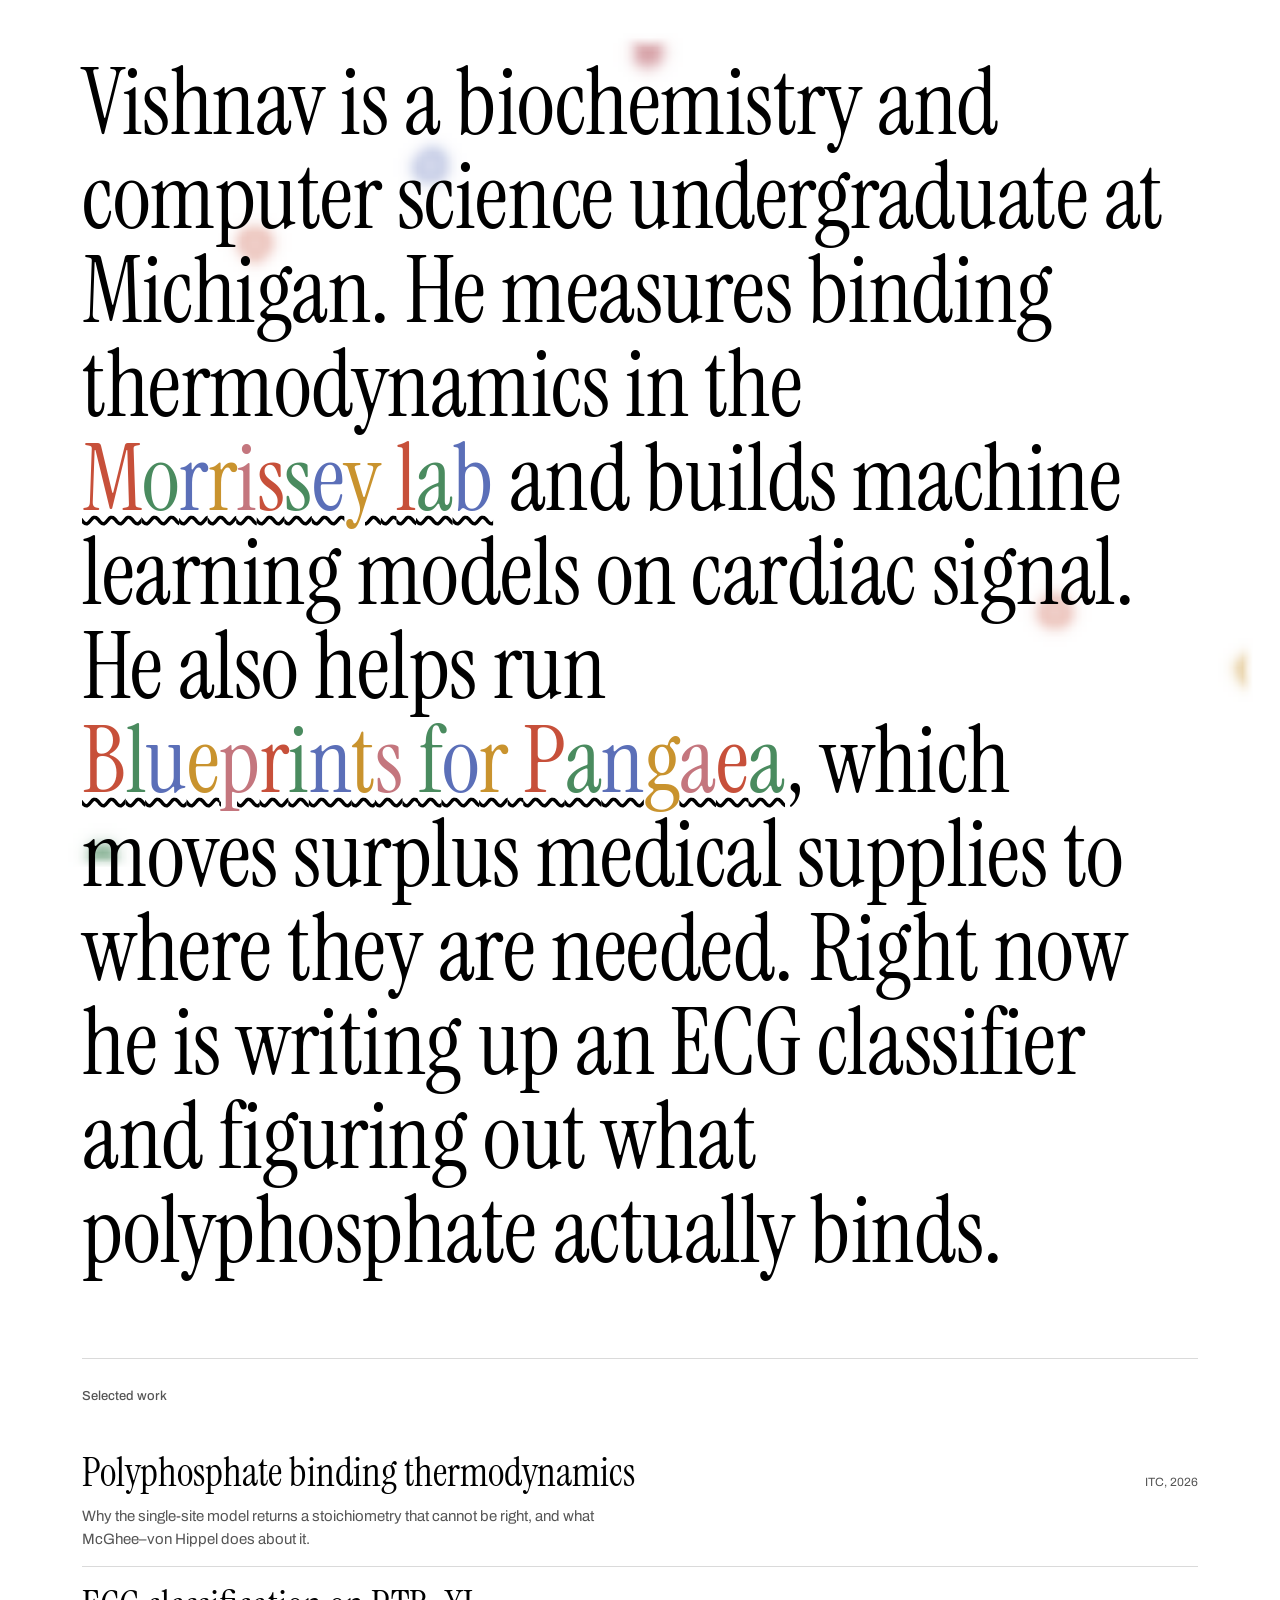
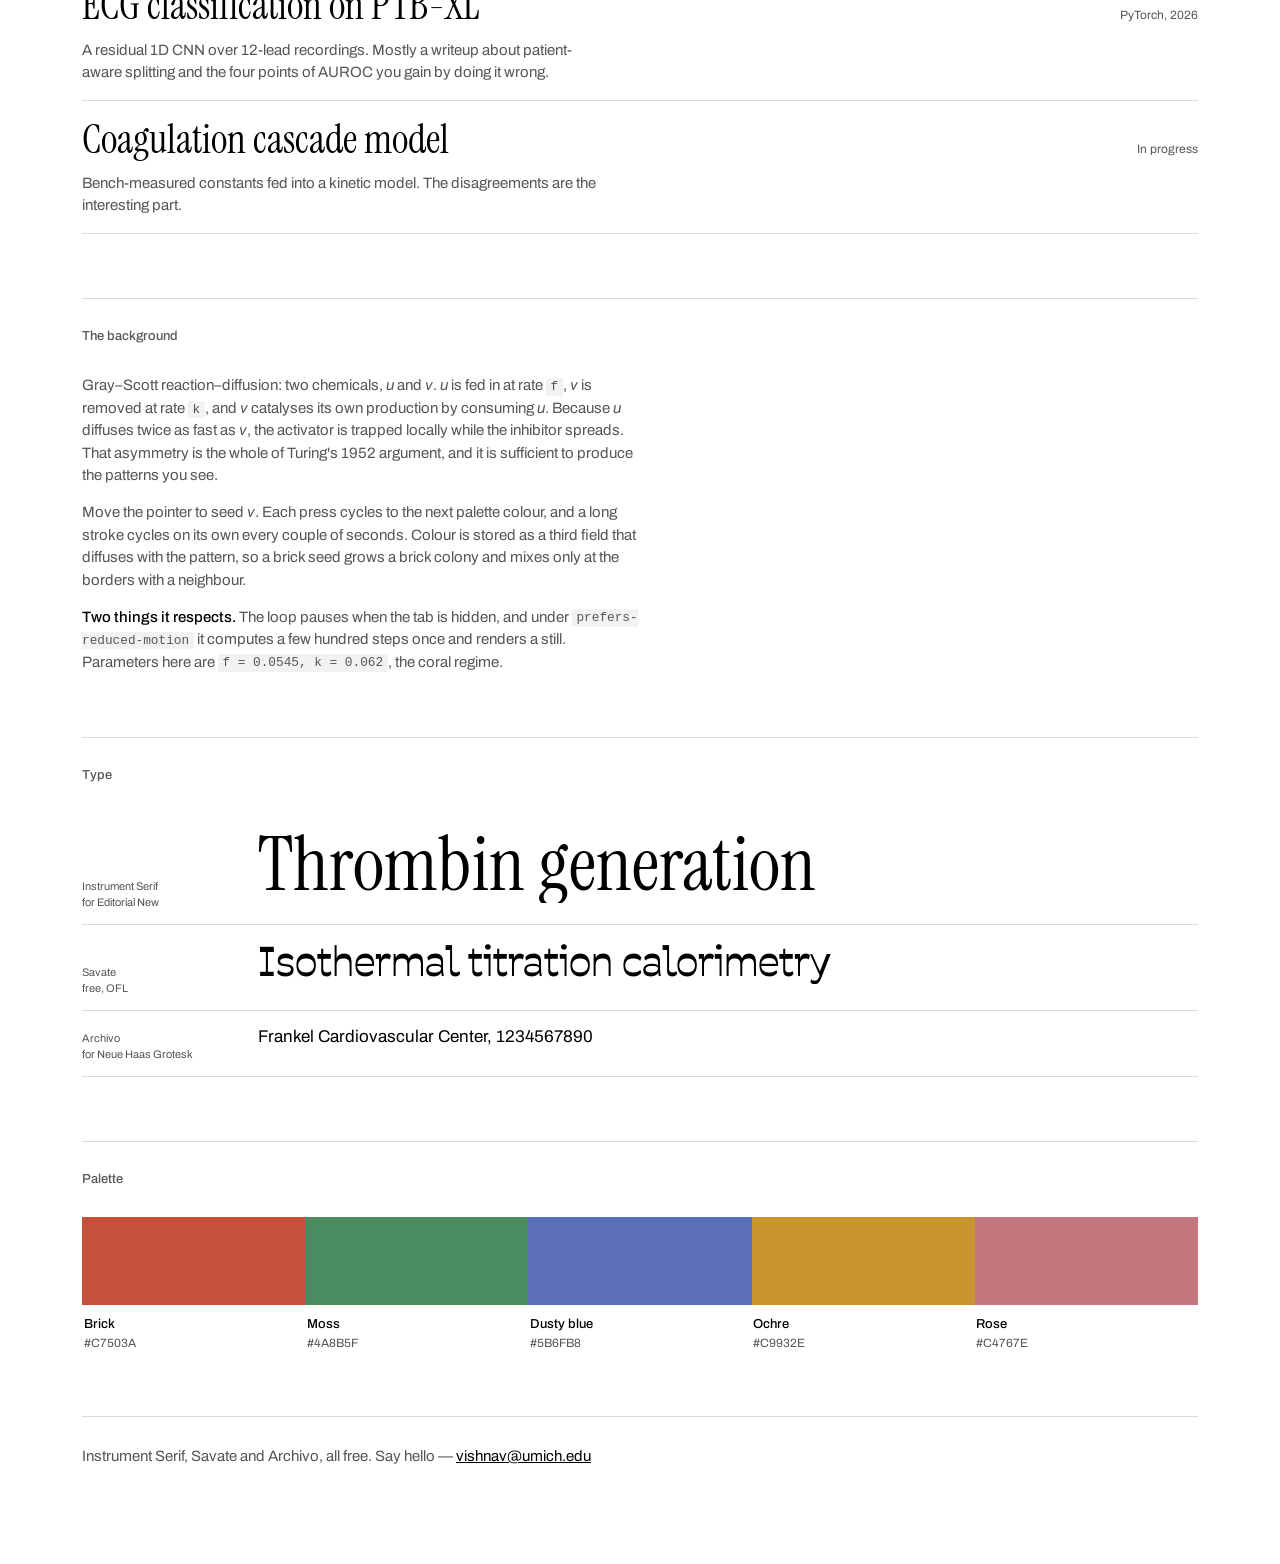
==== turing-background (1).html @ 37caabe3 "First pass" ====
<!DOCTYPE html>
<html lang="en">
<head>
<meta charset="utf-8">
<meta name="viewport" content="width=device-width, initial-scale=1">
<title>Vishnav — type study</title>
<link rel="preconnect" href="https://fonts.googleapis.com">
<link rel="preconnect" href="https://fonts.gstatic.com" crossorigin>
<link href="https://fonts.googleapis.com/css2?family=Instrument+Serif:ital@0;1&family=Archivo:wght@400;500;600&family=Savate:ital,wght@0,400;0,600;1,400&display=swap" rel="stylesheet">
<style>
  :root{
    --white:#FFFFFF;
    --black:#000000;
    --grey:#555555;
    --rule:#DADADA;

    --c1:#C7503A;
    --c2:#4A8B5F;
    --c3:#5B6FB8;
    --c4:#C9932E;
    --c5:#C4767E;

    --serif:"Instrument Serif",Georgia,serif;
    --sans:"Archivo",Helvetica,Arial,sans-serif;
    --savate:"Savate",Georgia,serif;
  }

  *{box-sizing:border-box}
  html{-webkit-text-size-adjust:100%}

  body{
    margin:0;
    background:var(--white);
    color:var(--black);
    font-family:var(--sans);
    font-size:16px;
    line-height:1.5;
    -webkit-font-smoothing:antialiased;
  }

  /* reaction–diffusion layer */
  #rd{
    position:fixed;
    inset:0;
    width:100%;
    height:100%;
    z-index:0;
    pointer-events:none;
    display:block;
  }

  .wrap{
    position:relative;
    z-index:1;
    max-width:1180px;
    margin:0 auto;
    padding:3.5rem 2rem 6rem;
  }

  /* ---------- the big paragraph ---------- */

  .bio{
    font-family:var(--serif);
    font-weight:400;
    font-size:clamp(2.4rem,7.2vw,6rem);
    line-height:1.02;
    letter-spacing:-0.005em;
    margin:0 0 5rem;
    text-wrap:pretty;
  }

  .rainbow{
    text-decoration:underline;
    text-decoration-style:wavy;
    text-decoration-color:var(--black);
    text-decoration-thickness:from-font;
    text-underline-offset:0.06em;
    color:inherit;
  }
  .rainbow span:nth-child(5n+1){color:var(--c1)}
  .rainbow span:nth-child(5n+2){color:var(--c2)}
  .rainbow span:nth-child(5n+3){color:var(--c3)}
  .rainbow span:nth-child(5n+4){color:var(--c4)}
  .rainbow span:nth-child(5n+5){color:var(--c5)}

  /* ---------- sections ---------- */

  section{
    border-top:1px solid var(--rule);
    padding-top:1.75rem;
    margin-bottom:4rem;
  }
  h2{
    font-weight:500;
    font-size:.8125rem;
    color:var(--grey);
    margin:0 0 1.75rem;
  }

  .work{list-style:none;margin:0;padding:0}
  .work li{
    display:grid;
    grid-template-columns:1fr auto;
    gap:.35rem 2rem;
    align-items:baseline;
    padding:1rem 0;
    border-bottom:1px solid var(--rule);
  }
  .work a{
    font-family:var(--serif);
    font-size:clamp(1.5rem,3.4vw,2.5rem);
    line-height:1.12;
    color:var(--black);
    text-decoration:none;
  }
  .work a:hover,.work a:focus-visible{text-decoration:underline}
  .work .meta{font-size:.75rem;color:var(--grey);white-space:nowrap}
  .work p{
    grid-column:1/-1;
    max-width:58ch;
    margin:.3rem 0 0;
    font-size:.9375rem;
    color:var(--grey);
  }

  .row{
    display:flex;gap:1.5rem;align-items:baseline;
    padding:.85rem 0;border-bottom:1px solid var(--rule);overflow:hidden;
  }
  .row .lab{flex:none;width:9.5rem;font-size:.6875rem;line-height:1.4;color:var(--grey)}
  .row .smp{white-space:nowrap;overflow:hidden;text-overflow:ellipsis}
  .big-serif{font-family:var(--serif);font-size:clamp(2.4rem,6vw,4.75rem);line-height:1}
  .mid-serif{font-family:var(--serif);font-size:clamp(1.5rem,3vw,2.25rem);line-height:1.1}
  .sav{font-family:var(--savate);font-size:clamp(1.6rem,3.4vw,2.5rem);line-height:1.15}
  .arch{font-size:1.0625rem}

  .prose{max-width:62ch;margin:1.75rem 0 0;color:var(--grey);font-size:.9375rem}
  .prose p{margin:0 0 .9rem}
  .prose code{
    font-family:ui-monospace,Menlo,Consolas,monospace;
    font-size:.85em;background:rgba(0,0,0,.05);padding:.1em .35em;
  }
  .prose strong{color:var(--black);font-weight:500}

  .palette{display:flex;flex-wrap:wrap}
  .chip{flex:1 1 150px;min-width:150px}
  .chip .bar{height:5.5rem}
  .chip .txt{padding:.6rem .1rem 0}
  .chip .nm{display:block;font-size:.8125rem;font-weight:500}
  .chip .hx{display:block;font-size:.75rem;color:var(--grey)}

  footer{border-top:1px solid var(--rule);padding-top:1.75rem;font-size:.9375rem;color:var(--grey)}
  footer a{color:var(--black)}
  a:focus-visible{outline:2px solid var(--c3);outline-offset:3px}

  @media (max-width:640px){
    .wrap{padding:2.25rem 1.15rem 4rem}
    .work li{grid-template-columns:1fr}
    .row{flex-direction:column;gap:.25rem}
    .row .lab{width:auto}
  }
</style>
</head>
<body>

<canvas id="rd" aria-hidden="true"></canvas>

<div class="wrap">

  <p class="bio">
    Vishnav is a biochemistry and computer science undergraduate at
    Michigan. He measures binding thermodynamics in the
    <a class="rainbow" href="#" aria-label="Morrissey lab">Morrissey lab</a>
    and builds machine learning models on cardiac signal. He also helps run
    <a class="rainbow" href="#" aria-label="Blueprints for Pangaea">Blueprints for Pangaea</a>,
    which moves surplus medical supplies to where they are needed. Right
    now he is writing up an ECG classifier and figuring out what
    polyphosphate actually binds.
  </p>

  <section>
    <h2>Selected work</h2>
    <ul class="work">
      <li>
        <a href="#">Polyphosphate binding thermodynamics</a>
        <span class="meta">ITC, 2026</span>
        <p>Why the single-site model returns a stoichiometry that cannot be right, and what McGhee–von Hippel does about it.</p>
      </li>
      <li>
        <a href="#">ECG classification on PTB-XL</a>
        <span class="meta">PyTorch, 2026</span>
        <p>A residual 1D CNN over 12-lead recordings. Mostly a writeup about patient-aware splitting and the four points of AUROC you gain by doing it wrong.</p>
      </li>
      <li>
        <a href="#">Coagulation cascade model</a>
        <span class="meta">In progress</span>
        <p>Bench-measured constants fed into a kinetic model. The disagreements are the interesting part.</p>
      </li>
    </ul>
  </section>

  <section>
    <h2>The background</h2>
    <div class="prose">
      <p>
        Gray–Scott reaction–diffusion: two chemicals, <em>u</em> and <em>v</em>.
        <em>u</em> is fed in at rate <code>f</code>, <em>v</em> is removed at rate
        <code>k</code>, and <em>v</em> catalyses its own production by consuming
        <em>u</em>. Because <em>u</em> diffuses twice as fast as <em>v</em>,
        the activator is trapped locally while the inhibitor spreads. That
        asymmetry is the whole of Turing's 1952 argument, and it is
        sufficient to produce the patterns you see.
      </p>
      <p>
        Move the pointer to seed <em>v</em>. Each press cycles to the next
        palette colour, and a long stroke cycles on its own every couple of
        seconds. Colour is stored as a third field that diffuses with the
        pattern, so a brick seed grows a brick colony and mixes only at the
        borders with a neighbour.
      </p>
      <p>
        <strong>Two things it respects.</strong> The loop pauses when the tab
        is hidden, and under <code>prefers-reduced-motion</code> it computes
        a few hundred steps once and renders a still. Parameters here are
        <code>f = 0.0545, k = 0.062</code>, the coral regime.
      </p>
    </div>
  </section>

  <section>
    <h2>Type</h2>
    <div class="row"><span class="lab">Instrument Serif<br>for Editorial New</span><span class="smp big-serif">Thrombin generation</span></div>
    <div class="row"><span class="lab">Savate<br>free, OFL</span><span class="smp sav">Isothermal titration calorimetry</span></div>
    <div class="row"><span class="lab">Archivo<br>for Neue Haas Grotesk</span><span class="smp arch">Frankel Cardiovascular Center, 1234567890</span></div>
  </section>

  <section>
    <h2>Palette</h2>
    <div class="palette">
      <div class="chip"><div class="bar" style="background:var(--c1)"></div><div class="txt"><span class="nm">Brick</span><span class="hx">#C7503A</span></div></div>
      <div class="chip"><div class="bar" style="background:var(--c2)"></div><div class="txt"><span class="nm">Moss</span><span class="hx">#4A8B5F</span></div></div>
      <div class="chip"><div class="bar" style="background:var(--c3)"></div><div class="txt"><span class="nm">Dusty blue</span><span class="hx">#5B6FB8</span></div></div>
      <div class="chip"><div class="bar" style="background:var(--c4)"></div><div class="txt"><span class="nm">Ochre</span><span class="hx">#C9932E</span></div></div>
      <div class="chip"><div class="bar" style="background:var(--c5)"></div><div class="txt"><span class="nm">Rose</span><span class="hx">#C4767E</span></div></div>
    </div>
  </section>

  <footer>
    Instrument Serif, Savate and Archivo, all free. Say hello —
    <a href="#">vishnav@umich.edu</a>
  </footer>

</div>

<script>
  /* per-letter colouring, screen-reader safe */
  document.querySelectorAll('.rainbow').forEach(function (el) {
    var text = el.textContent.trim().replace(/\s+/g, ' ');
    if (!el.getAttribute('aria-label')) el.setAttribute('aria-label', text);
    var frag = document.createDocumentFragment();
    for (var i = 0; i < text.length; i++) {
      var s = document.createElement('span');
      s.setAttribute('aria-hidden', 'true');
      s.textContent = text[i] === ' ' ? '\u00A0' : text[i];
      frag.appendChild(s);
    }
    el.textContent = '';
    el.appendChild(frag);
  });
</script>

<script>
(function () {
  var canvas = document.getElementById('rd');
  var ctx = canvas.getContext('2d', { alpha: false });

  var PALETTE = [
    [199, 80, 58],   // brick
    [74, 139, 95],   // moss
    [91, 111, 184],  // dusty blue
    [201, 147, 46],  // ochre
    [196, 118, 126]  // rose
  ];

  // Gray–Scott constants (Pearson): u diffuses at 1, v at 0.5
  var Du = 1.0, Dv = 0.5, F = 0.0545, K = 0.062;

  var STRENGTH = 0.78;       // how far from white a fully-developed cell goes
  var STEPS_PER_FRAME = 5;
  var TARGET_CELLS = 52000;  // caps CPU on big screens
  var COLOR_DIFFUSION = 0.06;

  var reduce = window.matchMedia('(prefers-reduced-motion: reduce)').matches;

  var W, H, N, cell;
  var u, v, u2, v2, cr, cg, cb, cr2, cg2, cb2;
  var off, octx, img, data;
  var colorIdx = 0, lastCycle = 0, pointerDown = false;
  var running = false, raf = 0;

  function alloc() {
    var w = window.innerWidth, h = window.innerHeight;
    cell = Math.max(5, Math.ceil(Math.sqrt((w * h) / TARGET_CELLS)));
    W = Math.ceil(w / cell); H = Math.ceil(h / cell); N = W * H;
    canvas.width = w; canvas.height = h;

    u = new Float32Array(N).fill(1); v = new Float32Array(N);
    u2 = new Float32Array(N); v2 = new Float32Array(N);
    cr = new Float32Array(N).fill(255); cg = new Float32Array(N).fill(255); cb = new Float32Array(N).fill(255);
    cr2 = new Float32Array(N); cg2 = new Float32Array(N); cb2 = new Float32Array(N);

    off = document.createElement('canvas'); off.width = W; off.height = H;
    octx = off.getContext('2d');
    img = octx.createImageData(W, H); data = img.data;

    // a few opening colonies, one per colour
    for (var i = 0; i < 6; i++) {
      seed(Math.random() * W, Math.random() * H, 3, PALETTE[i % PALETTE.length]);
    }
  }

  function seed(cx, cy, r, col) {
    var r2 = r * r;
    var x0 = Math.max(1, Math.floor(cx - r)), x1 = Math.min(W - 2, Math.ceil(cx + r));
    var y0 = Math.max(1, Math.floor(cy - r)), y1 = Math.min(H - 2, Math.ceil(cy + r));
    for (var y = y0; y <= y1; y++) {
      for (var x = x0; x <= x1; x++) {
        var dx = x - cx, dy = y - cy;
        if (dx * dx + dy * dy <= r2) {
          var i = y * W + x;
          v[i] = 1; u[i] = 0.5;
          cr[i] = col[0]; cg[i] = col[1]; cb[i] = col[2];
        }
      }
    }
  }

  function step(diffuseColor) {
    var x, y, i, lu, lv, uvv;
    for (y = 1; y < H - 1; y++) {
      for (x = 1; x < W - 1; x++) {
        i = y * W + x;
        lu = -u[i]
           + 0.2  * (u[i - 1] + u[i + 1] + u[i - W] + u[i + W])
           + 0.05 * (u[i - W - 1] + u[i - W + 1] + u[i + W - 1] + u[i + W + 1]);
        lv = -v[i]
           + 0.2  * (v[i - 1] + v[i + 1] + v[i - W] + v[i + W])
           + 0.05 * (v[i - W - 1] + v[i - W + 1] + v[i + W - 1] + v[i + W + 1]);
        uvv = u[i] * v[i] * v[i];
        var nu = u[i] + Du * lu - uvv + F * (1 - u[i]);
        var nv = v[i] + Dv * lv + uvv - (K + F) * v[i];
        u2[i] = nu < 0 ? 0 : nu > 1 ? 1 : nu;
        v2[i] = nv < 0 ? 0 : nv > 1 ? 1 : nv;

        if (diffuseColor) {
          cr2[i] = cr[i] + COLOR_DIFFUSION * (-cr[i] + 0.25 * (cr[i - 1] + cr[i + 1] + cr[i - W] + cr[i + W]));
          cg2[i] = cg[i] + COLOR_DIFFUSION * (-cg[i] + 0.25 * (cg[i - 1] + cg[i + 1] + cg[i - W] + cg[i + W]));
          cb2[i] = cb[i] + COLOR_DIFFUSION * (-cb[i] + 0.25 * (cb[i - 1] + cb[i + 1] + cb[i - W] + cb[i + W]));
        }
      }
    }
    var t;
    t = u; u = u2; u2 = t;
    t = v; v = v2; v2 = t;
    if (diffuseColor) {
      t = cr; cr = cr2; cr2 = t;
      t = cg; cg = cg2; cg2 = t;
      t = cb; cb = cb2; cb2 = t;
    }
  }

  function render() {
    for (var i = 0, p = 0; i < N; i++, p += 4) {
      var s = (v[i] - 0.12) / 0.20;
      s = s < 0 ? 0 : s > 1 ? 1 : s;
      s = s * s * (3 - 2 * s) * STRENGTH;
      data[p]     = 255 + (cr[i] - 255) * s;
      data[p + 1] = 255 + (cg[i] - 255) * s;
      data[p + 2] = 255 + (cb[i] - 255) * s;
      data[p + 3] = 255;
    }
    octx.putImageData(img, 0, 0);
    ctx.imageSmoothingEnabled = true;
    ctx.drawImage(off, 0, 0, canvas.width, canvas.height);
  }

  var frame = 0, lastAmbient = 0;
  function loop(now) {
    if (!running) return;
    for (var s = 0; s < STEPS_PER_FRAME; s++) step((frame++ & 3) === 0);

    // keep it alive when nobody is touching it
    if (now - lastAmbient > 5000) {
      lastAmbient = now;
      seed(Math.random() * W, Math.random() * H, 2.5, PALETTE[colorIdx]);
      colorIdx = (colorIdx + 1) % PALETTE.length;
    }
    render();
    raf = requestAnimationFrame(loop);
  }

  function start() {
    if (running || reduce) return;
    running = true; raf = requestAnimationFrame(loop);
  }
  function stop() { running = false; cancelAnimationFrame(raf); }

  // ---------- interaction ----------
  function pointerToCell(e) {
    return { x: e.clientX / cell, y: e.clientY / cell };
  }
  window.addEventListener('pointermove', function (e) {
    if (reduce) return;
    var now = performance.now();
    if (pointerDown && now - lastCycle > 1800) {
      colorIdx = (colorIdx + 1) % PALETTE.length; lastCycle = now;
    }
    var c = pointerToCell(e);
    seed(c.x, c.y, pointerDown ? 3.2 : 2.2, PALETTE[colorIdx]);
  }, { passive: true });

  window.addEventListener('pointerdown', function () {
    if (reduce) return;
    pointerDown = true;
    colorIdx = (colorIdx + 1) % PALETTE.length;
    lastCycle = performance.now();
  }, { passive: true });
  window.addEventListener('pointerup', function () { pointerDown = false; }, { passive: true });
  window.addEventListener('pointercancel', function () { pointerDown = false; }, { passive: true });

  document.addEventListener('visibilitychange', function () {
    if (document.hidden) stop(); else start();
  });

  var lastW = 0, lastH = 0, rt;
  window.addEventListener('resize', function () {
    clearTimeout(rt);
    rt = setTimeout(function () {
      var w = window.innerWidth, h = window.innerHeight;
      // ignore mobile address-bar jitter
      if (Math.abs(w - lastW) < 4 && Math.abs(h - lastH) < 160) return;
      lastW = w; lastH = h;
      alloc();
      if (reduce) still();
    }, 150);
  });

  function still() {
    for (var i = 0; i < 700; i++) step((i & 3) === 0);
    render();
  }

  lastW = window.innerWidth; lastH = window.innerHeight;
  alloc();
  if (reduce) still(); else start();
})();
</script>
</body>
</html>
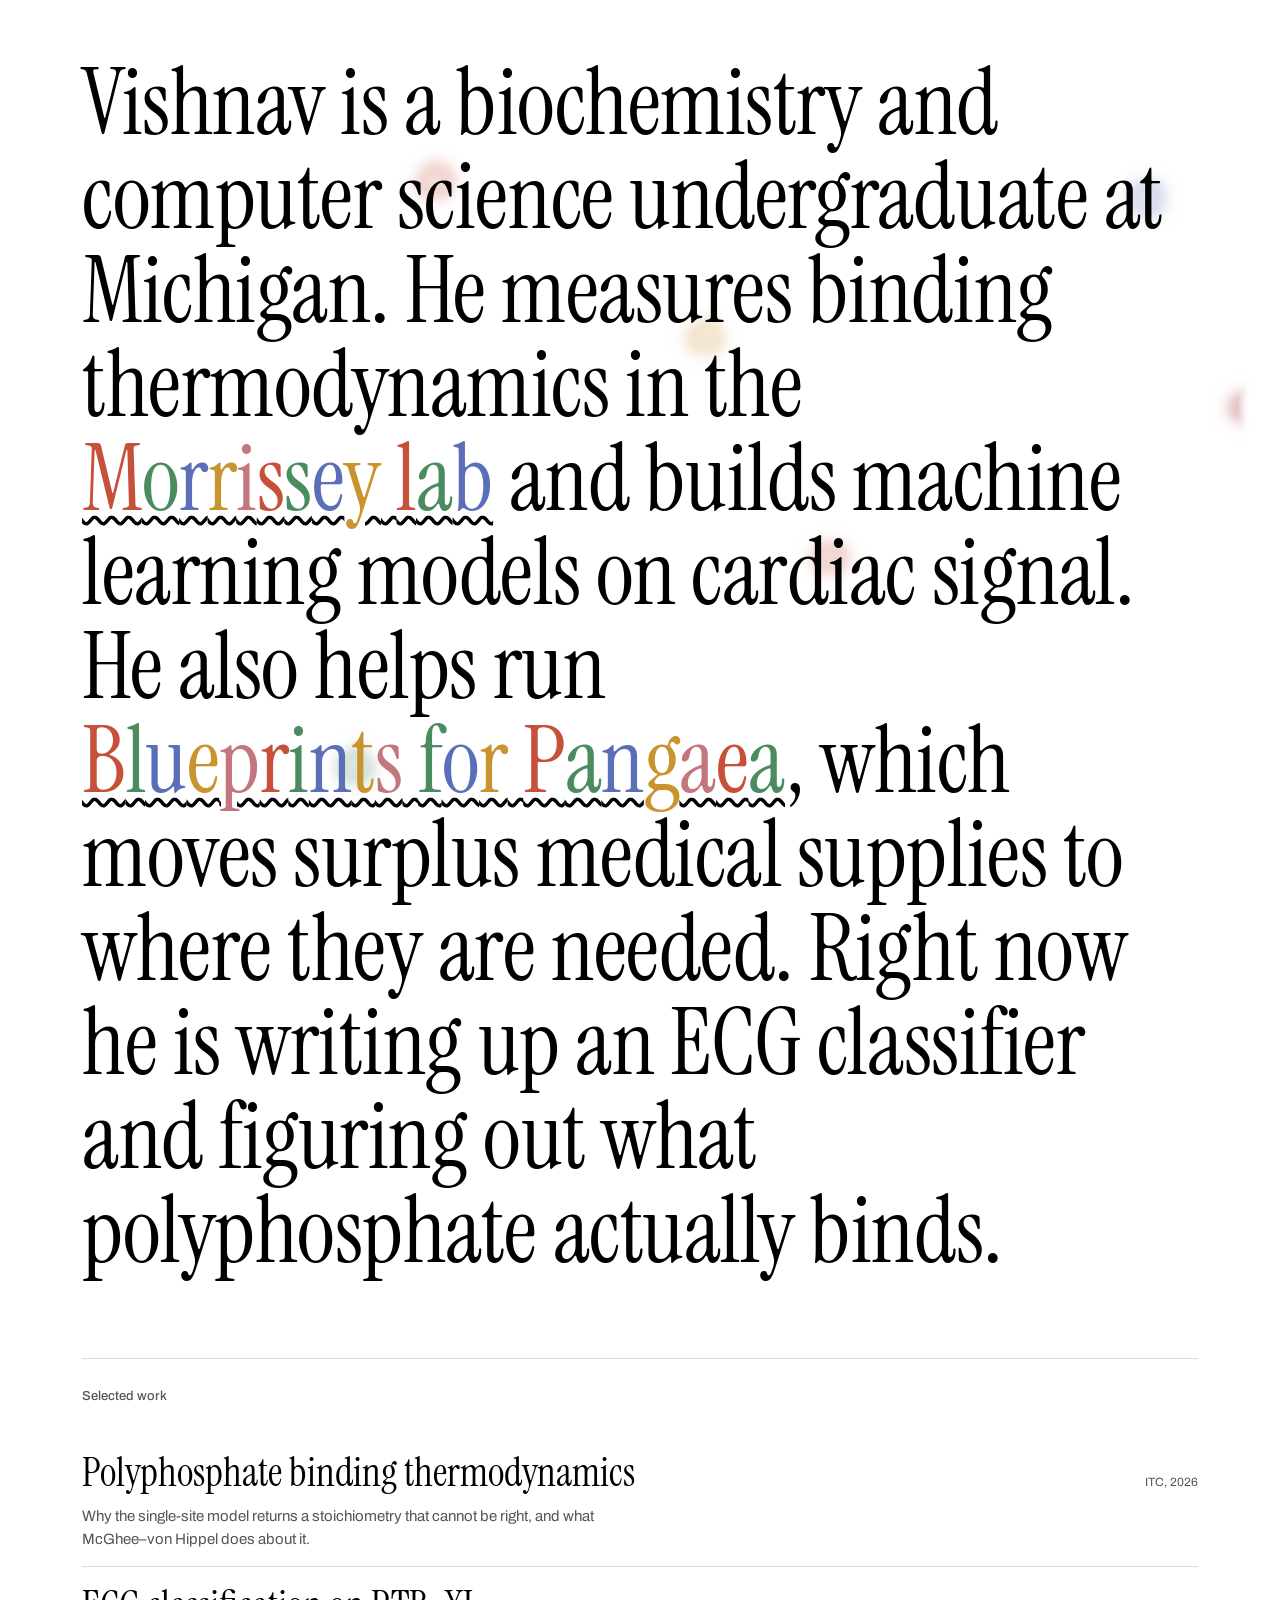
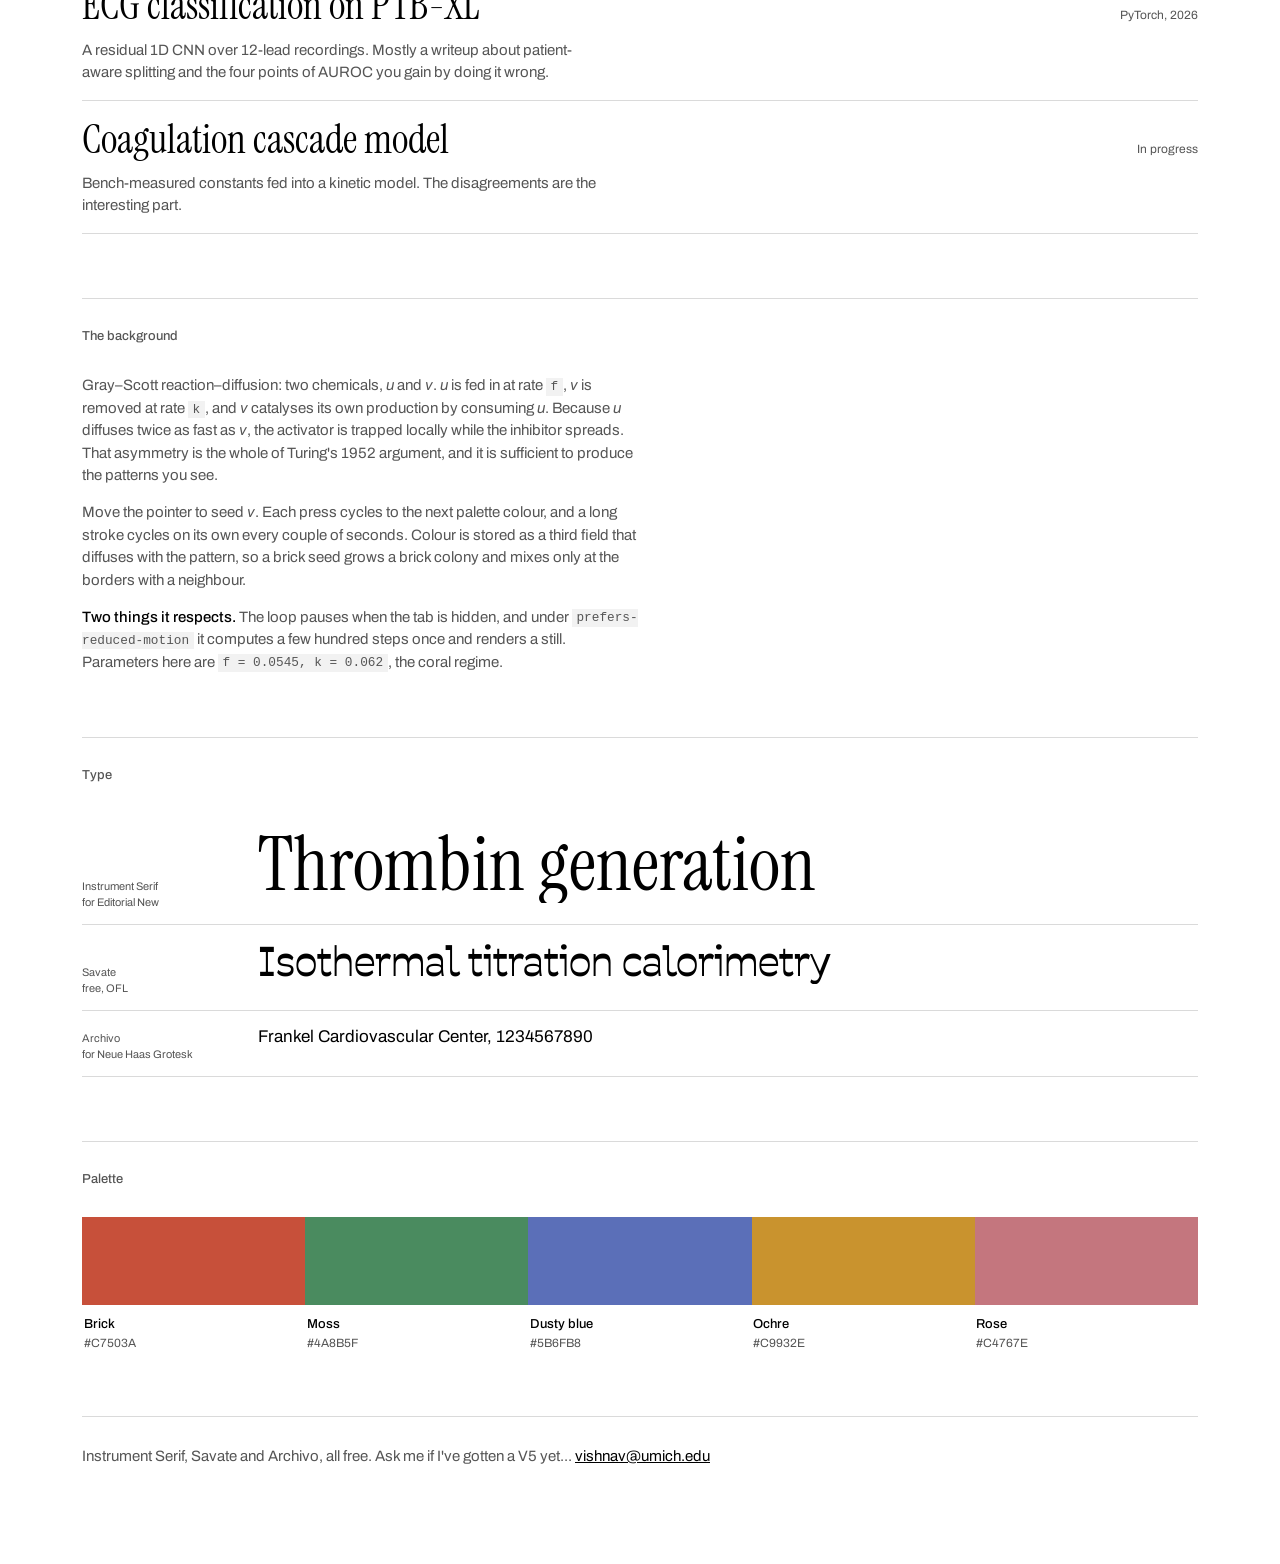
==== commit 466372f6: "reverting blur, making the intro text more encompassing and center" ====
--- a/turing-background (1).html
+++ b/turing-background (1).html
@@ -246,7 +246,7 @@
   </section>
 
   <footer>
-    Instrument Serif, Savate and Archivo, all free. Say hello —
+    Instrument Serif, Savate and Archivo, all free. Ask me if I've gotten a V5 yet...
     <a href="#">vishnav@umich.edu</a>
   </footer>
 
